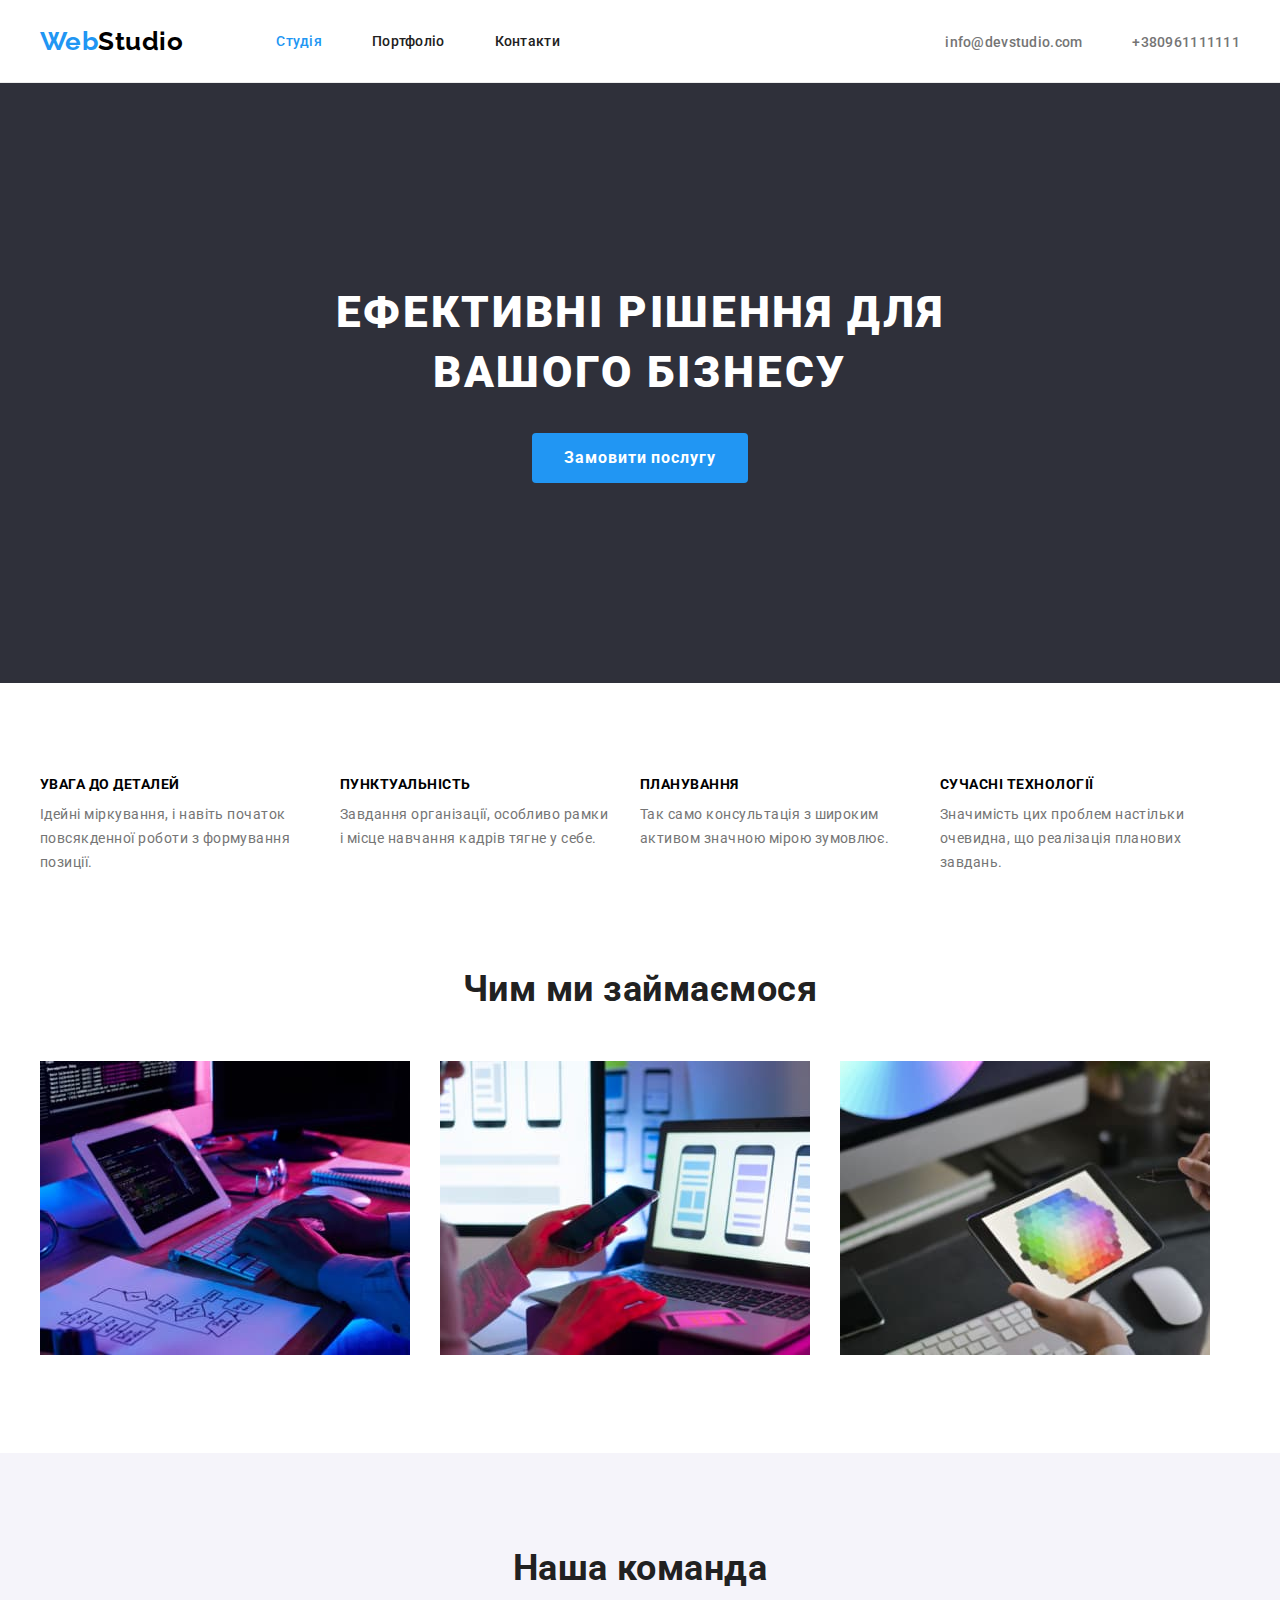
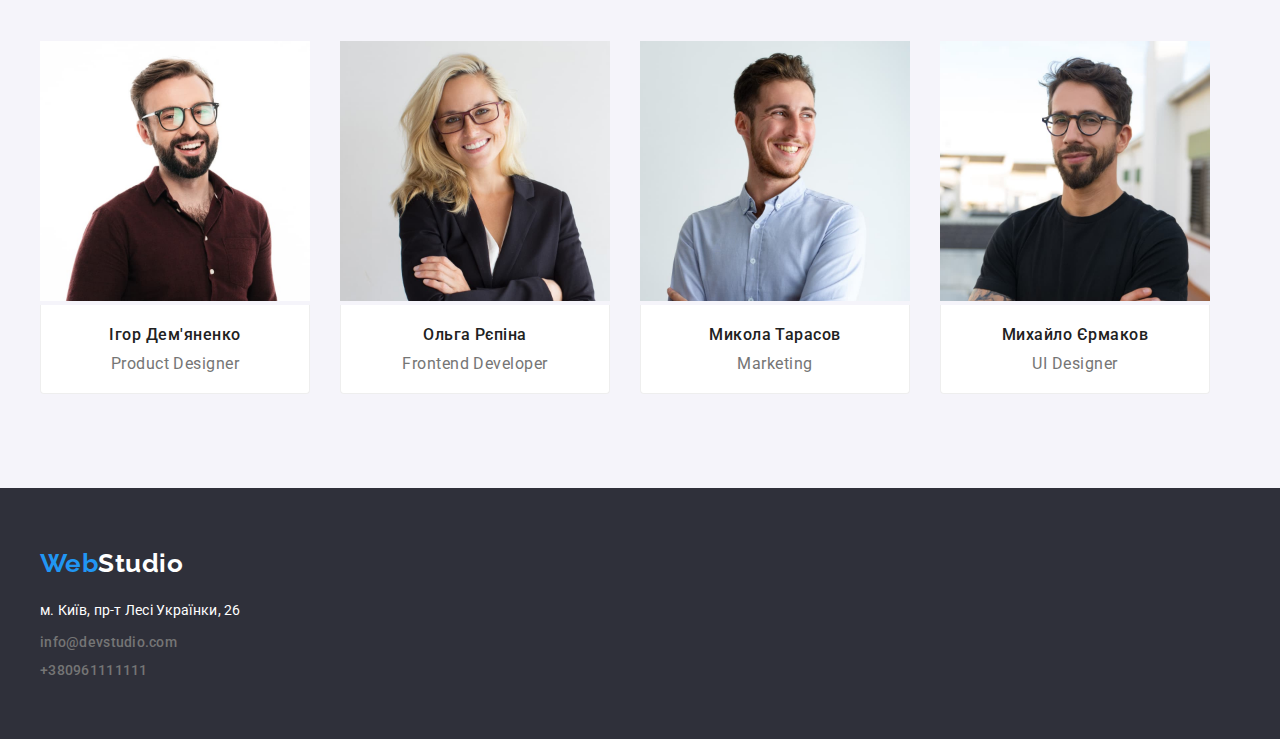
==== index.html @ 221d3a64 "hw 3" ====
<!DOCTYPE html>
<html lang="uk">
  <head>
    <meta charset="UTF-8" />
    <meta http-equiv="X-UA-Compatible" content="IE=edge" />
    <meta name="viewport" content="width=device-width, initial-scale=1.0" />
    <title>Студія</title>
    <link rel="preconnect" href="https://fonts.googleapis.com" />
    <link rel="preconnect" href="https://fonts.gstatic.com" crossorigin />
    <link
      href="https://fonts.googleapis.com/css2?family=Raleway:wght@700&family=Roboto:wght@400;500;700;900&display=swap"
      rel="stylesheet"
    />
    <link
      rel="stylesheet"
      href="https://github.com/sindresorhus/modern-normalize.git"
    />
    <link rel="stylesheet" href="css/styles.css" />
  </head>

  <body class="page">
    <header class="page-header">
      <div class="container container-first">
        <nav class="main-nav">
          <a href="/" class="logo"><span class="accent">Web</span>Studio</a>

          <ul class="site-nav list">
            <li class="item"><a href="/" class="link current">Студія</a></li>
            <li class="item">
              <a href="./portfolio.html" class="link">Портфоліо</a>
            </li>
            <li class="item"><a href="#" class="link">Контакти</a></li>
          </ul>
        </nav>

        <ul class="aut-nav list">
          <li class="item">
            <a href="mailto:info@devstudio.com" class="link"
              >info@devstudio.com</a
            >
          </li>
          <li class="item">
            <a href="tel:+380961111111" class="link">+380961111111</a>
          </li>
        </ul>
      </div>
    </header>

    <main>
      <section class="hero section">
        <div class="container">
          <h1 class="hero-title">Ефективні рішення для вашого бізнесу</h1>
          <button type="button" class="hero-button button">
            Замовити послугу
          </button>
        </div>
      </section>

      <section class="section">
        <div class="container">
          <h2 class="section-title visually-hidden">Наші переваги</h2>
          <ul class="feature-list list">
            <li class="item">
              <h3 class="title">УВАГА ДО ДЕТАЛЕЙ</h3>
              <p class="text">
                Ідейні міркування, і навіть початок повсякденної роботи з
                формування позиції.
              </p>
            </li>
            <li class="item">
              <h3 class="title">ПУНКТУАЛЬНІСТЬ</h3>
              <p class="text">
                Завдання організації, особливо рамки і місце навчання кадрів
                тягне у себе.
              </p>
            </li>
            <li class="item">
              <h3 class="title">ПЛАНУВАННЯ</h3>
              <p class="text">
                Так само консультація з широким активом значною мірою зумовлює.
              </p>
            </li>
            <li class="item">
              <h3 class="title">СУЧАСНІ ТЕХНОЛОГІЇ</h3>
              <p class="text">
                Значимість цих проблем настільки очевидна, що реалізація
                планових завдань.
              </p>
            </li>
          </ul>
        </div>
      </section>

      <section class="section no-padding">
        <div class="container">
          <h2 class="section-title">Чим ми займаємося</h2>
          <ul class="list work-list">
            <li class="work-item">
              <img
                src="./images/box1.jpg"
                alt="Робота з блок-схемою та ПК"
                width="370px"
                class="work-img"   
              />
            </li>

            <li class="work-item">
              <img
                src="./images/box2.jpg"
                alt="Рoбота з телефоном та ПК"
                width="370px"
                class="work-img"
              />
            </li>

            <li class="work-item">
              <img
                src="./images/box3.jpg"
                alt="Робота з коьорами на планшеті"
                width="370px"
                class="work-img"
              />
            </li>
          </ul>
        </div>
      </section>

      <section class="section command-color">
        <div class="container">
          <h2 class="section-title">Наша команда</h2>
          <ul class="command-list list">
            <li class="item">
              <img
                src="./images/img1.jpg"
                alt="Ігор Дем'яненко"
                width="270"
                height="260"
              />
              <div class="command-name">
                <h3 class="title">Ігор Дем'яненко</h3>
                <p class="text">Product Designer</p>
              </div>
            </li>
            <li class="item">
              <img
                src="./images/img2.jpg"
                alt="Ольга Рєпіна"
                width="270"
                height="260"
              />
              <div class="command-name">
                <h3 class="title">Ольга Рєпіна</h3>
                <p class="text">Frontend Developer</p>
              </div>
            </li>
            <li class="item">
              <img
                src="./images/img3.jpg"
                alt="Микола Тарасов"
                width="270"
                height="260"
              />
              <div class="command-name">
                <h3 class="title">Микола Тарасов</h3>
                <p class="text">Marketing</p>
              </div>
            </li>
            <li class="item">
              <img
                src="./images/img4.jpg"
                alt="Михайло Єрмаков"
                width="270"
                height="260"
              />
              <div class="command-name">
                <h3 class="title">Михайло Єрмаков</h3>
                <p class="text">UI Designer</p>
              </div>
            </li>
          </ul>
        </div>
      </section>
    </main>

    <footer class="footer">
      <div class="container container-secondary">
        <a href="/" class="link logo"><span class="accent">Web</span>Studio</a>
        <address>
          <ul class="aut-nav list">
            <li class="item-secondary">
              <a
                href="https://goo.gl/maps/exK4Fgu7mL3k5gPn6"
                target="_blank"
                rel="noreferrer noopener nofollow"
                class="location link"
                >м. Київ, пр-т Лесі Українки, 26
              </a>
            </li>
            <li class="item-secondary">
              <a href="mailto:info@devstudio.com" class="link"
                >info@devstudio.com</a
              >
            </li>
            <li class="item-secondary">
              <a href="tel:+380961111111" class="link">+380961111111</a>
            </li>
          </ul>
        </address>
      </div>
    </footer>
  </body>
</html>
---- css/styles.css ----
:root {
   --primary-text-color: #757575;
   --title-text-color: #212121;
   --accent: #2196f3;
   --accent-active: #188ce8;
   --white-color: #ffffff;
   --primary-background-color: #ffffff;
   --background-color: #f5f4fa;
   --secondary-background-color: #2f303a;
   --logo-text-color: #000000;
   --address-white-color: rgba(255, 255, 255, 0.6);
   --border-primary: #eeeeee;
   --border--secondary: #ececec;
}

h1,
h2,
h3,
h4,
p {
   margin: 0;
}

/* Загальні */

/* img {
   display: block;
   max-width: 100%;
   height: auto;
} */


body {
   background-color: var(--primary-background-color);
   color: var(--primary-text-color);
   font-family: 'Roboto', sans-serif;
   letter-spacing: 0.03em;
   margin: 0;
}

.container {
   width: 1200px;
   margin-left: auto;
   margin-right: auto;
   padding-left: 15px;
   padding-right: 15px;
}

.page-header {
   padding-top: 24px 0;
   border-bottom: 1px solid var(--border--secondary);
}

.list {
   list-style: none;
   padding: 0;
   margin: 0;
}

.link {
   text-decoration: none;
}

.button {
   font-family: inherit;
   font-size: 16px;
   line-height: calc(30 / 16);
   cursor: pointer;
   border-radius: 4px;
   display: inline-block;
   text-align: center;
   border: none;
}

/* Логотип */
.logo {
   color: var(--logo-text-color);
   font-family: 'Raleway', sans-serif;
   font-weight: 700;
   font-size: 26px;
   line-height: calc(31 / 26);
   text-decoration: none;
}

.accent {
   color: var(--accent);
}

/*Навігація сайту*/
.container-first {
   display: flex;
   align-items: center;
}

.main-nav {
   display: flex;
   align-items: center;
}
.site-nav {
   display: flex;
   margin-left: 93px;
}

.site-nav .item + .item {
   margin-left: 50px;
}

.site-nav .link {
   display: block;
   padding: 32px 0;

   color: var(--title-text-color);
   font-weight: 500;
   font-size: 14px;
   line-height: 1.3;
   letter-spacing: 0.02em;
}

.site-nav .link:hover,
.site-nav .link:focus {
   color: var(--accent);
}

.site-nav .link.current {
   color: var(--accent);
}

.container-first .aut-nav {
   display: flex;
   margin-left: auto;
}

.aut-nav .item + .item {
   margin-left: 50px;
}

.aut-nav .link {
   color: var(--primary-text-color);
   font-weight: 500;
   font-size: 14px;
   font-style: normal;
   line-height: 1.3;
   letter-spacing: 0.02em;
}

.aut-nav .link:hover,
.aut-nav .link:focus {
   color: var(--accent);
}

/* Main Секція Hero */
main .hero {
   background-color: var(--secondary-background-color);
   text-align: center;
   padding-top: 200px;
   padding-bottom: 200px;
}

.hero-title {
   color: var(--white-color);
   font-weight: 900;
   font-size: 44px;
   line-height: 1.36;
   letter-spacing: 0.06em;
   text-transform: uppercase;
   margin-left: auto;
   margin-right: auto;
   margin-bottom: 30px;
   width: 696px;
}

.hero-button {
   color: var(--white-color);
   background-color: var(--accent);
   font-weight: 700;
   letter-spacing: 0.06em;
   padding: 10px 32px;
}

.hero-button:hover,
.hero-button:focus {
   color: var(--white-color);
   background-color: var(--accent-active);
}

/* Main Секція 1,2,3 h2 */
.section {
   padding-top: 94px;
   padding-bottom: 94px;
}

.section.no-padding {
   padding-top: 0;
}

.section-title {
   color: var(--title-text-color);
   font-weight: 700;
   font-size: 36px;
   line-height: 1.2;
   text-align: center;
   margin-top: 0;
   margin-bottom: 50px;
}

/* Секція  Наші переваги */

.visually-hidden {
   position: absolute;
   width: 1px;
   height: 1px;
   margin: -1px;
   border: 0;
   padding: 0;
   white-space: nowrap;
   clip-path: inset(100%);
   clip: rect(0 0 0 0);
   overflow: hidden;
   margin-bottom: 65px;
}

/* Секція 2 Чим ми займаємося */
.work-list {
   display: flex;
}

.work-item:not(:last-child) {
   margin-right: 30px;
}

.feature-list {
   display: flex;
}

.feature-list .item {
   width: 270px;
}

.feature-list .title {
   color: var(--logo-text-color);
   font-weight: 700;
   font-size: 14px;
   line-height: 1.1;
   text-transform: uppercase;
   margin-bottom: 10px;
}

.feature-list .text {
   font-weight: 400;
   font-size: 14px;
   line-height: calc(24 / 14);
   margin-top: 0;
   /* margin-bottom: 50px; */
}

/* Секція 3 Наша команда*/
.command-color {
   background-color: var(--background-color);
}

.command-list {
   display: flex;
   text-align: center;
}

.command-list .item + .item,
.feature-list .item + .item {
   margin-left: 30px;
}

.command-list .title {
   color: var(--title-text-color);
   font-weight: 500;
   font-size: 16px;
   line-height: 1.19;
   margin-bottom: 10px;
}
.command-list .text {
   color: var(--primary-text-color);
   font-weight: 400;
   font-size: 16px;
   line-height: 1.2;
   margin-top: 0;
}

.command-name {
   padding: 20px 24px;
   border: 1px solid var(--border-primary);
   border-top: none;
   background-color: var(--primary-background-color);
   border-radius: 0px 0px 4px 4px;
}

/* FOOTER */
.footer {
   background-color: var(--secondary-background-color);
   padding-top: 60px;
   padding-bottom: 60px;
}

.footer .logo {
   color: var(--white-color);
   display: block;
   margin-bottom: 20px;
}

.aut-nav .item-secondary + .item-secondary {
   margin-top: 9px;
}

.aut-nav .location {
   color: var(--white-color);
   font-weight: 400;
   font-style: normal;
   font-size: 14px;
   line-height: 1.7;
}

.aut-nav .location:hover,
.aut-nav .location:focus {
   color: var(--accent);
}

/* PORTFOLIO */

.filter {
   display: flex;
   justify-content: center;
   margin-bottom: 50px;
}

.filter .item + .item {
   margin-left: 8px;
}

.secondary-button {
   color: var(--title-text-color);
   background-color: var(--background-color);
   font-weight: 500;
   padding-top: 6px;
   padding-bottom: 6px;
   padding-left: 22px;
   padding-right: 22px;
}

.secondary-button:hover,
.secondary-button:focus {
   color: var(--white-color);
   background-color: var(--accent);
}

.project-list {
   display: flex;
   flex-wrap: wrap;
   justify-content: space-between;
}

.project-list .item {
   margin-right: 30px;
   margin-bottom: 30px;
}
.project-list .item:nth-child(3n) {
   margin-right: 0;
}

.project-list .item:nth-last-child(-n + 3) {
   margin-bottom: 0;
}

.project-list .title {
   color: var(--title-text-color);
   font-weight: 700;
   font-size: 18px;
   line-height: calc(36 / 18);
   letter-spacing: 0.06em;
   margin-bottom: 4px;
}

.project-list .text {
   color: var(--primary-text-color);
   font-weight: 400;
   font-size: 16px;
   line-height: calc(30 / 16);
}
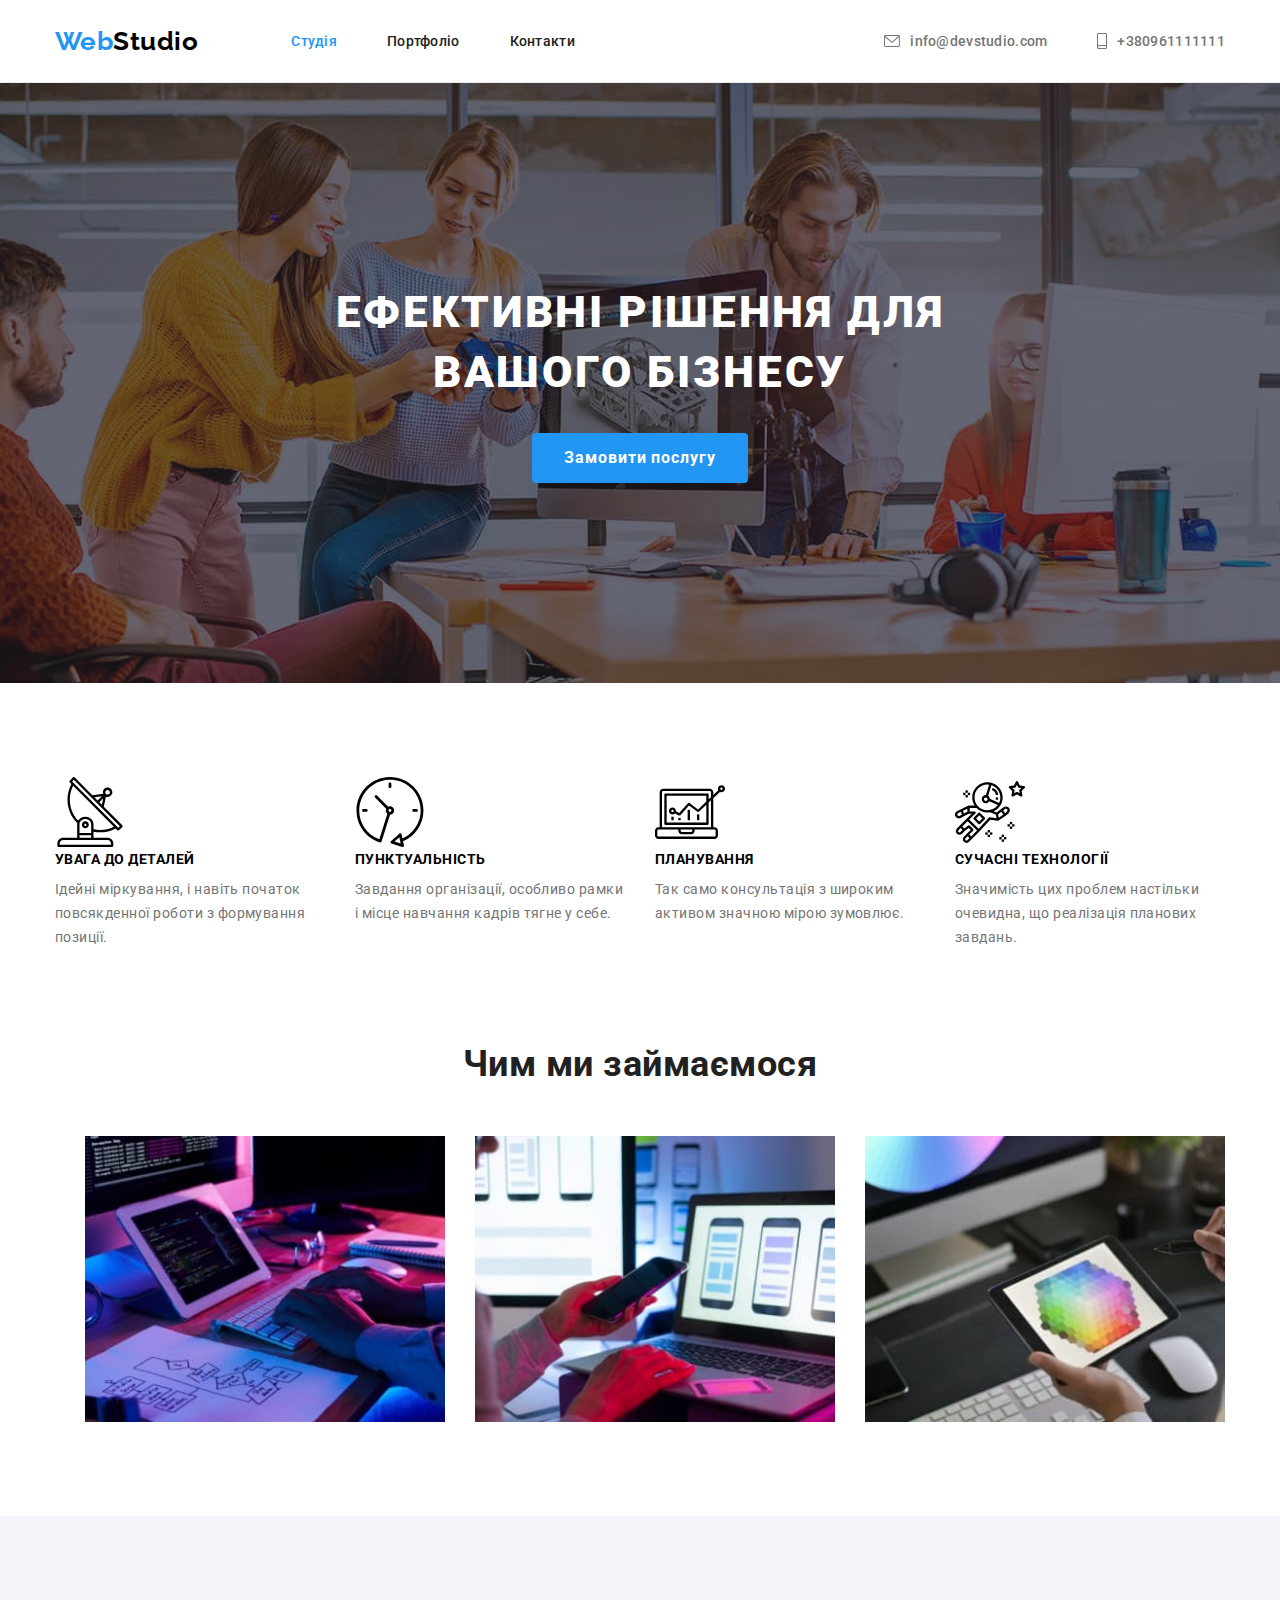
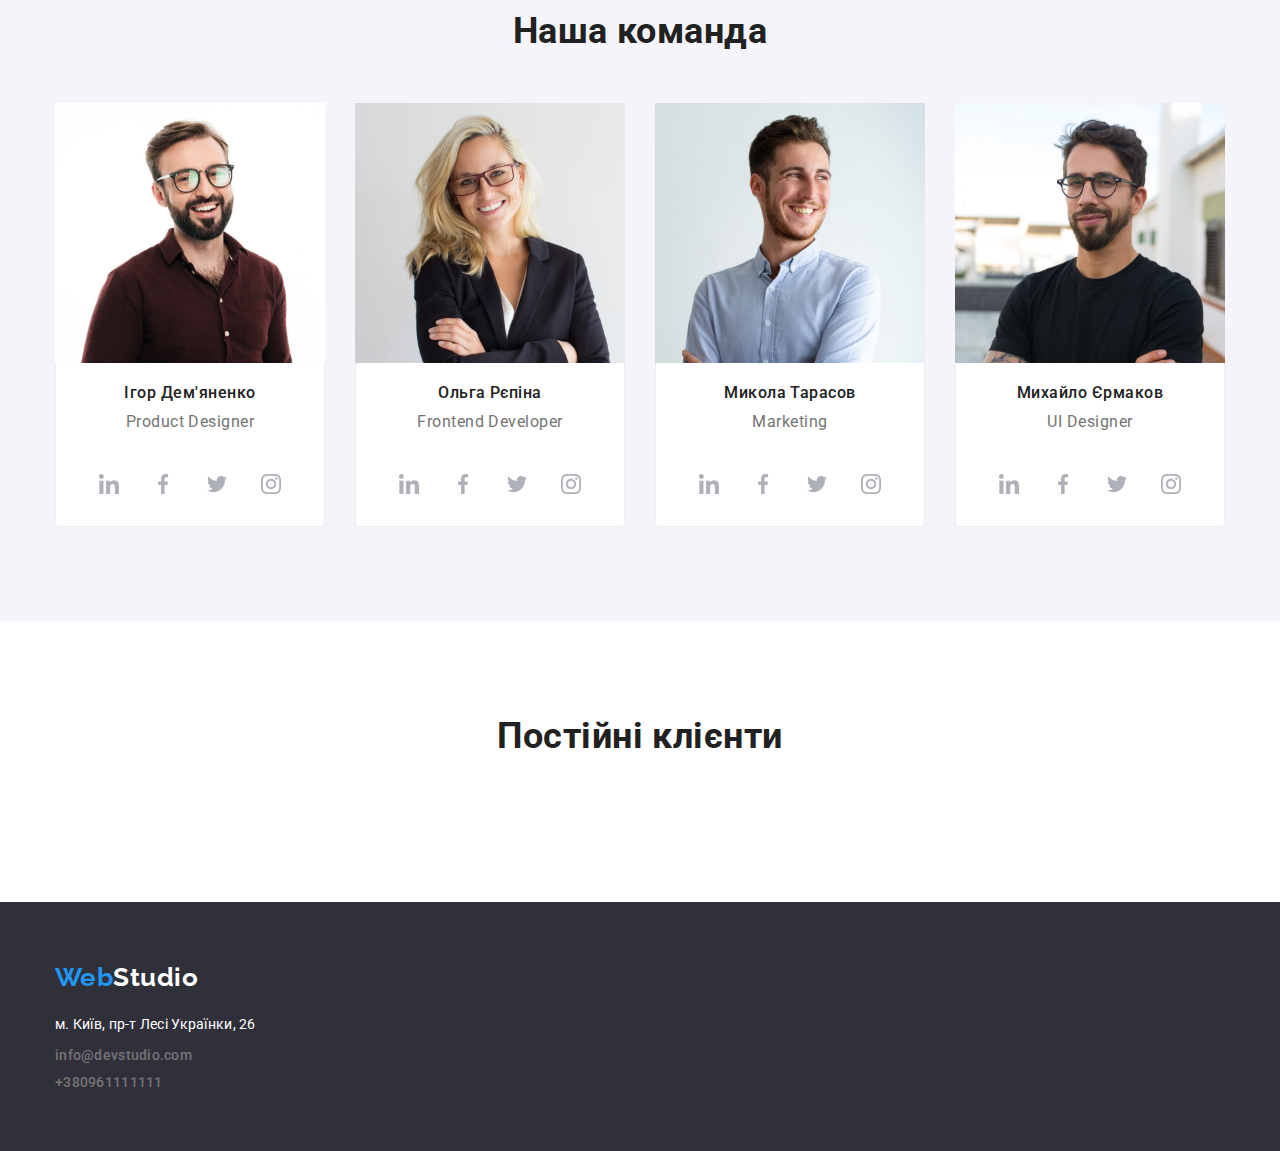
==== commit 259cc623: "4 домашка" ====
--- a/index.html
+++ b/index.html
@@ -8,12 +8,12 @@
     <link rel="preconnect" href="https://fonts.googleapis.com" />
     <link rel="preconnect" href="https://fonts.gstatic.com" crossorigin />
     <link
-      href="https://fonts.googleapis.com/css2?family=Raleway:wght@700&family=Roboto:wght@400;500;700;900&display=swap"
       rel="stylesheet"
+      href="https://cdnjs.cloudflare.com/ajax/libs/modern-normalize/1.1.0/modern-normalize.min.css"
     />
     <link
       rel="stylesheet"
-      href="https://github.com/sindresorhus/modern-normalize.git"
+      href="https://fonts.googleapis.com/css2?family=Raleway:wght@700&family=Roboto:wght@400;500;700;900&display=swap"
     />
     <link rel="stylesheet" href="css/styles.css" />
   </head>
@@ -35,12 +35,20 @@
 
         <ul class="aut-nav list">
           <li class="item">
-            <a href="mailto:info@devstudio.com" class="link"
-              >info@devstudio.com</a
-            >
+            <a href="mailto:info@devstudio.com" class="link">
+              <svg class="mail-icon icon" width="16" height="12">
+                <use href="./images/icons.svg#icon-mail"></use>
+              </svg>
+              <span>info@devstudio.com</span>
+            </a>
           </li>
           <li class="item">
-            <a href="tel:+380961111111" class="link">+380961111111</a>
+            <a href="tel:+380961111111" class="link">
+              <svg class="phone-icon icon" width="10" height="16">
+                <use href="./images/icons.svg#icon-phone"></use>
+              </svg>
+              <span>+380961111111</span>
+            </a>
           </li>
         </ul>
       </div>
@@ -59,28 +67,42 @@
       <section class="section">
         <div class="container">
           <h2 class="section-title visually-hidden">Наші переваги</h2>
+          
           <ul class="feature-list list">
-            <li class="item">
+            <li class="item icon-attentive">
+                <svg class="icon-antenna icon" width="70" height="70" >
+                  <use href="./images/icons.svg#icon-antenna"></use>
+                </svg>
+             
               <h3 class="title">УВАГА ДО ДЕТАЛЕЙ</h3>
               <p class="text">
                 Ідейні міркування, і навіть початок повсякденної роботи з
                 формування позиції.
               </p>
             </li>
-            <li class="item">
+            <li class="item icon-punctuality">
+              <svg class="icon-clock icon" width="70" height="70">
+                <use href="./images/icons.svg#icon-clock"></use>
+              </svg>
               <h3 class="title">ПУНКТУАЛЬНІСТЬ</h3>
               <p class="text">
                 Завдання організації, особливо рамки і місце навчання кадрів
                 тягне у себе.
               </p>
             </li>
-            <li class="item">
+            <li class="item icon-planning">
+               <svg class="icon-astronaut icon" width="70" height="70">
+                <use href="./images/icons.svg#icon-diagram"></use>
+              </svg>
               <h3 class="title">ПЛАНУВАННЯ</h3>
               <p class="text">
                 Так само консультація з широким активом значною мірою зумовлює.
               </p>
             </li>
-            <li class="item">
+            <li class="item icon-delivery">
+              <svg class="icon-astronaut icon" width="70" height="70">
+                <use href="./images/icons.svg#icon-astronaut"></use>
+              </svg>
               <h3 class="title">СУЧАСНІ ТЕХНОЛОГІЇ</h3>
               <p class="text">
                 Значимість цих проблем настільки очевидна, що реалізація
@@ -97,27 +119,27 @@
           <ul class="list work-list">
             <li class="work-item">
               <img
-                src="./images/box1.jpg"
+                src="./images/photo1.jpg"
                 alt="Робота з блок-схемою та ПК"
-                width="370px"
-                class="work-img"   
+                width="370"
+                class="work-img"
               />
             </li>
 
             <li class="work-item">
               <img
-                src="./images/box2.jpg"
+                src="./images/photo2.jpg"
                 alt="Рoбота з телефоном та ПК"
-                width="370px"
+                width="370"
                 class="work-img"
               />
             </li>
 
             <li class="work-item">
               <img
-                src="./images/box3.jpg"
+                src="./images/photo3.jpg"
                 alt="Робота з коьорами на планшеті"
-                width="370px"
+                width="370"
                 class="work-img"
               />
             </li>
@@ -139,6 +161,37 @@
               <div class="command-name">
                 <h3 class="title">Ігор Дем'яненко</h3>
                 <p class="text">Product Designer</p>
+
+                <ul class="social-icons list">
+                  <li class="social-item">
+                    <a href="" class="social-link link">
+                      <svg class="social-icon" width="20" height="20">
+                        <use href="./images/icons.svg#icon-linkedin"></use>
+                      </svg>
+                    </a>
+                  </li>
+                  <li class="social-item">
+                    <a href="" class="social-link link">
+                      <svg class="social-icon" width="20" height="20">
+                        <use href="./images/icons.svg#icon-facebook"></use>
+                      </svg>
+                    </a>
+                  </li>
+                  <li class="social-item">
+                    <a href="" class="social-link link">
+                      <svg class="social-icon" width="20" height="20">
+                        <use href="./images/icons.svg#icon-twitter"></use>
+                      </svg>
+                    </a>
+                  </li>
+                  <li class="social-item">
+                    <a href="" class="social-link link">
+                      <svg class="social-icon" width="20" height="20">
+                        <use href="./images/icons.svg#icon-instagram"></use>
+                      </svg>
+                    </a>
+                  </li>
+                </ul>
               </div>
             </li>
             <li class="item">
@@ -151,6 +204,37 @@
               <div class="command-name">
                 <h3 class="title">Ольга Рєпіна</h3>
                 <p class="text">Frontend Developer</p>
+
+                <ul class="social-icons list">
+                  <li class="social-item">
+                    <a href="" class="social-link link">
+                      <svg class="social-icon" width="20" height="20">
+                        <use href="./images/icons.svg#icon-linkedin"></use>
+                      </svg>
+                    </a>
+                  </li>
+                  <li class="social-item">
+                    <a href="" class="social-link link">
+                      <svg class="social-icon" width="20" height="20">
+                        <use href="./images/icons.svg#icon-facebook"></use>
+                      </svg>
+                    </a>
+                  </li>
+                  <li class="social-item">
+                    <a href="" class="social-link link">
+                      <svg class="social-icon" width="20" height="20">
+                        <use href="./images/icons.svg#icon-twitter"></use>
+                      </svg>
+                    </a>
+                  </li>
+                  <li class="social-item">
+                    <a href="" class="social-link link">
+                      <svg class="social-icon" width="20" height="20">
+                        <use href="./images/icons.svg#icon-instagram"></use>
+                      </svg>
+                    </a>
+                  </li>
+                </ul>
               </div>
             </li>
             <li class="item">
@@ -163,6 +247,37 @@
               <div class="command-name">
                 <h3 class="title">Микола Тарасов</h3>
                 <p class="text">Marketing</p>
+
+                <ul class="social-icons list">
+                  <li class="social-item">
+                    <a href="" class="social-link link">
+                      <svg class="social-icon" width="20" height="20">
+                        <use href="./images/icons.svg#icon-linkedin"></use>
+                      </svg>
+                    </a>
+                  </li>
+                  <li class="social-item">
+                    <a href="" class="social-link link">
+                      <svg class="social-icon" width="20" height="20">
+                        <use href="./images/icons.svg#icon-facebook"></use>
+                      </svg>
+                    </a>
+                  </li>
+                  <li class="social-item">
+                    <a href="" class="social-link link">
+                      <svg class="social-icon" width="20" height="20">
+                        <use href="./images/icons.svg#icon-twitter"></use>
+                      </svg>
+                    </a>
+                  </li>
+                  <li class="social-item">
+                    <a href="" class="social-link link">
+                      <svg class="social-icon" width="20" height="20">
+                        <use href="./images/icons.svg#icon-instagram"></use>
+                      </svg>
+                    </a>
+                  </li>
+                </ul>
               </div>
             </li>
             <li class="item">
@@ -175,12 +290,55 @@
               <div class="command-name">
                 <h3 class="title">Михайло Єрмаков</h3>
                 <p class="text">UI Designer</p>
+
+                <ul class="social-icons list">
+                  <li class="social-item">
+                    <a href="" class="social-link link">
+                      <svg class="social-icon" width="20" height="20">
+                        <use href="./images/icons.svg#icon-linkedin"></use>
+                      </svg>
+                    </a>
+                  </li>
+                  <li class="social-item">
+                    <a href="" class="social-link link">
+                      <svg class="social-icon" width="20" height="20">
+                        <use href="./images/icons.svg#icon-facebook"></use>
+                      </svg>
+                    </a>
+                  </li>
+                  <li class="social-item">
+                    <a href="" class="social-link link">
+                      <svg class="social-icon" width="20" height="20">
+                        <use href="./images/icons.svg#icon-twitter"></use>
+                      </svg>
+                    </a>
+                  </li>
+                  <li class="social-item">
+                    <a href="" class="social-link link">
+                      <svg class="social-icon" width="20" height="20">
+                        <use href="./images/icons.svg#icon-instagram"></use>
+                      </svg>
+                    </a>
+                  </li>
+                </ul>
               </div>
             </li>
           </ul>
         </div>
       </section>
     </main>
+
+      <section class="section">
+        <div class="container">
+         <h2 class="section-title">Постійні клієнти</h2>
+         <ul class="list"></ul>
+        
+        
+        
+        </div>
+
+        
+      </section>
 
     <footer class="footer">
       <div class="container container-secondary">
--- a/css/styles.css
+++ b/css/styles.css
@@ -11,6 +11,7 @@
    --address-white-color: rgba(255, 255, 255, 0.6);
    --border-primary: #eeeeee;
    --border--secondary: #ececec;
+   --icon-color: #afb1b8;
 }
 
 h1,
@@ -23,12 +24,11 @@
 
 /* Загальні */
 
-/* img {
+img {
    display: block;
-   max-width: 100%;
+   width: 100%;
    height: auto;
-} */
-
+}
 
 body {
    background-color: var(--primary-background-color);
@@ -143,9 +143,20 @@
    letter-spacing: 0.02em;
 }
 
+.item .link {
+   display: flex;
+   justify-content: center;
+   align-items: center;
+}
+
 .aut-nav .link:hover,
 .aut-nav .link:focus {
    color: var(--accent);
+}
+
+.aut-nav .icon {
+   margin-right: 10px;
+   fill: currentColor;
 }
 
 /* Main Секція Hero */
@@ -154,6 +165,16 @@
    text-align: center;
    padding-top: 200px;
    padding-bottom: 200px;
+
+   max-width: 1600px;
+   height: 600px;
+   margin-left: auto;
+   margin-right: auto;
+   background-image: linear-gradient(rgba(47, 48, 58, 0.4), rgba(47, 48, 58, 0.4)),
+      url('../images/Img_background.jpg');
+   background-repeat: no-repeat;
+   background-position: center;
+   background-size: cover;
 }
 
 .hero-title {
@@ -224,17 +245,28 @@
    display: flex;
 }
 
-.work-item:not(:last-child) {
-   margin-right: 30px;
+.work-list .work-item {
+   flex-basis: calc(100% / 3 - 30px);
+   margin-left: 30px;
 }
 
 .feature-list {
    display: flex;
+}
+
+.feature-list .item {
+   justify-content: center;
+   align-items: center;
 }
 
 .feature-list .item {
    width: 270px;
 }
+
+.icon-antenna {
+   
+}
+
 
 .feature-list .title {
    color: var(--logo-text-color);
@@ -253,6 +285,12 @@
    /* margin-bottom: 50px; */
 }
 
+.icon-antenna {
+  
+}
+
+
+
 /* Секція 3 Наша команда*/
 .command-color {
    background-color: var(--background-color);
@@ -289,6 +327,48 @@
    border-top: none;
    background-color: var(--primary-background-color);
    border-radius: 0px 0px 4px 4px;
+}
+
+.command-list .social-icons {
+   display: flex;
+   justify-content: center;
+   margin-top: 30px;
+}
+
+.command-list .social-item {
+   width: 44px;
+   height: 44px;
+   margin-right: 10px;
+}
+
+.command-list .social-item:last-child {
+   margin-right: 0;
+}
+
+.command-list .social-link {
+   width: 100%;
+   height: 100%;
+   display: flex;
+   align-items: center;
+   justify-content: center;
+   border-radius: 50%;
+   background-color: var(--primary-background-color);
+   color: var(--icon-color);
+}
+
+.command-list .social-link:hover,
+.command-list .social-link:focus {
+   background-color: var(--accent);
+   border: transparent;
+}
+
+.command-list .social-icon {
+   fill: currentColor;
+}
+
+.command-list .social-link:hover,
+.command-list .social-link:focus {
+   color: var(--primary-background-color);
 }
 
 /* FOOTER */
